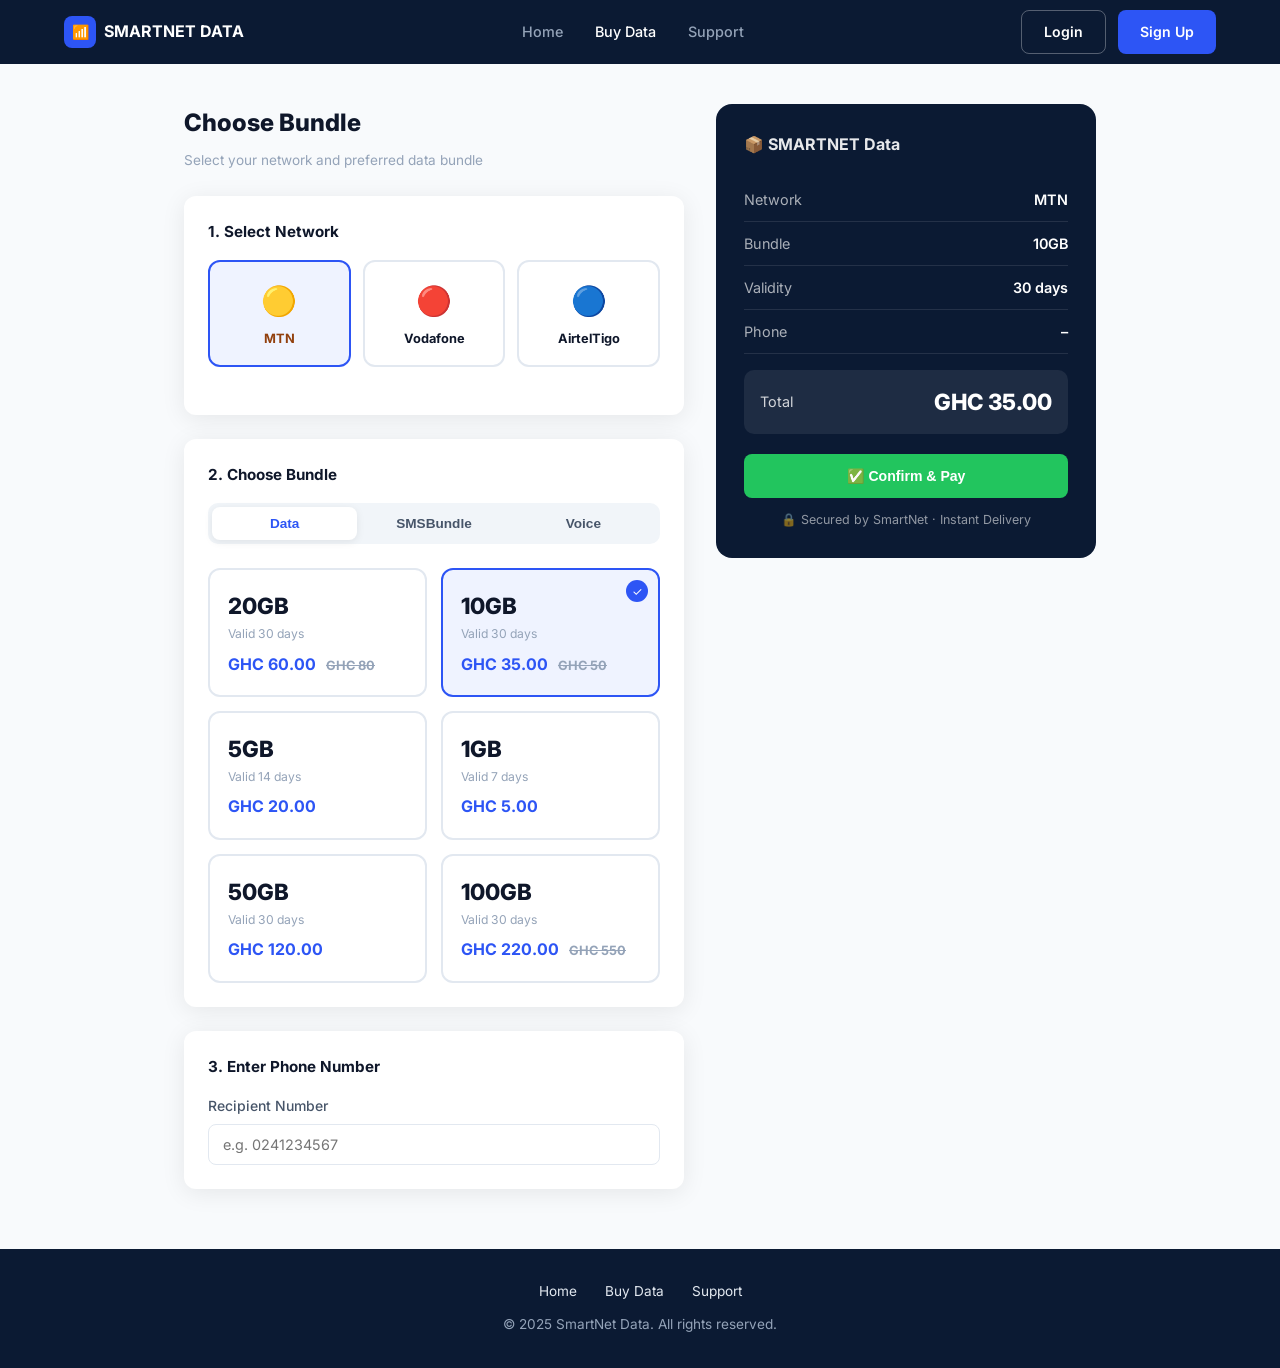
==== buy-data.html @ 136aac4d "Initial commit: SmartNet Data Platform" ====
<!DOCTYPE html>
<html lang="en">
<head>
  <meta charset="UTF-8">
  <meta name="viewport" content="width=device-width, initial-scale=1.0">
  <title>Buy Data Bundle – SmartNet Data</title>
  <meta name="description" content="Choose a network and data bundle to buy instantly.">
  <link rel="stylesheet" href="styles.css">
  <style>
    .page-wrap { max-width: 960px; margin: 40px auto; padding: 0 24px; display: grid; grid-template-columns: 1fr 380px; gap: 32px; align-items: start; }

    /* Network selector */
    .network-selector { display: flex; gap: 12px; margin-bottom: 24px; flex-wrap: wrap; }
    .net-card {
      flex: 1;
      min-width: 100px;
      border: 2px solid var(--gray-200);
      border-radius: 12px;
      padding: 16px;
      text-align: center;
      cursor: pointer;
      transition: all 0.2s;
      background: var(--white);
    }
    .net-card:hover { border-color: var(--blue-light); }
    .net-card.active { border-color: var(--blue-light); background: #eff3ff; }
    .net-card .net-logo { font-size: 1.8rem; display: block; margin-bottom: 4px; }
    .net-card .net-name { font-size: 0.8rem; font-weight: 700; }
    .net-card.mtn.active .net-name { color: #92400e; }
    .net-card.vodafone.active .net-name { color: #991b1b; }
    .net-card.airteltigo.active .net-name { color: var(--blue); }

    /* Bundle grid */
    .bundle-grid { display: grid; grid-template-columns: 1fr 1fr; gap: 14px; }
    .b-card {
      border: 2px solid var(--gray-200);
      border-radius: 12px;
      padding: 18px;
      cursor: pointer;
      transition: all 0.2s;
      background: var(--white);
      position: relative;
    }
    .b-card:hover, .b-card.selected { border-color: var(--blue-light); background: #eff3ff; }
    .b-card.selected::after {
      content: '✓';
      position: absolute;
      top: 10px; right: 10px;
      width: 22px; height: 22px;
      background: var(--blue-light);
      color: white;
      border-radius: 50%;
      font-size: 0.75rem;
      display: flex;
      align-items: center;
      justify-content: center;
    }
    .b-card .size { font-size: 1.4rem; font-weight: 800; color: var(--text); }
    .b-card .validity { font-size: 0.76rem; color: var(--gray-400); }
    .b-card .price { font-size: 1rem; font-weight: 700; color: var(--blue-light); margin-top: 8px; }
    .b-card .orig { text-decoration: line-through; color: var(--gray-400); font-size: 0.8rem; margin-left: 6px; }

    /* Summary Card */
    .summary-card { background: var(--navy); color: var(--white); border-radius: 16px; padding: 28px; position: sticky; top: 84px; }
    .summary-card h3 { font-size: 1rem; font-weight: 700; margin-bottom: 20px; opacity: 0.9; }
    .sum-row { display: flex; justify-content: space-between; align-items: center; padding: 10px 0; border-bottom: 1px solid rgba(255,255,255,0.1); font-size: 0.9rem; }
    .sum-row:last-of-type { border-bottom: none; }
    .sum-label { opacity: 0.65; }
    .sum-val { font-weight: 600; }
    .total-row { background: rgba(255,255,255,0.08); border-radius: 10px; padding: 14px 16px; display: flex; justify-content: space-between; align-items: center; margin-top: 16px; }
    .total-row .label { opacity: 0.8; font-size: 0.9rem; }
    .total-row .amount { font-size: 1.4rem; font-weight: 800; }
  </style>
</head>
<body>

<!-- NAV -->
<nav>
  <a href="index.html" class="logo">
    <span class="logo-icon">📶</span>
    <span>SMARTNET DATA</span>
  </a>
  <ul>
    <li><a href="index.html">Home</a></li>
    <li><a href="buy-data.html" class="active">Buy Data</a></li>
    <li><a href="#">Support</a></li>
  </ul>
  <div class="nav-right">
    <a href="login.html" class="btn btn-outline">Login</a>
    <a href="login.html#signup" class="btn btn-primary">Sign Up</a>
  </div>
</nav>

<div class="page-wrap">
  <!-- LEFT: SELECTION -->
  <div>
    <h2 style="font-size:1.5rem; font-weight:800; margin-bottom:8px;">Choose Bundle</h2>
    <p class="color-muted fs-sm mb-24">Select your network and preferred data bundle</p>

    <!-- Step 1: Network -->
    <div class="card mb-24">
      <h3 style="font-size:0.95rem; font-weight:700; margin-bottom:16px;">1. Select Network</h3>
      <div class="network-selector">
        <div class="net-card mtn active" onclick="selectNet(this)">
          <span class="net-logo">🟡</span>
          <div class="net-name">MTN</div>
        </div>
        <div class="net-card vodafone" onclick="selectNet(this)">
          <span class="net-logo">🔴</span>
          <div class="net-name">Vodafone</div>
        </div>
        <div class="net-card airteltigo" onclick="selectNet(this)">
          <span class="net-logo">🔵</span>
          <div class="net-name">AirtelTigo</div>
        </div>
      </div>
    </div>

    <!-- Step 2: Bundle -->
    <div class="card mb-24">
      <h3 style="font-size:0.95rem; font-weight:700; margin-bottom:16px;">2. Choose Bundle</h3>
      <div class="tabs">
        <button class="tab-btn active" onclick="switchTab(this)">Data</button>
        <button class="tab-btn" onclick="switchTab(this)">SMSBundle</button>
        <button class="tab-btn" onclick="switchTab(this)">Voice</button>
      </div>
      <div class="bundle-grid">
        <div class="b-card" onclick="selectBundle(this, '20GB', 60)">
          <div class="size">20GB</div>
          <div class="validity">Valid 30 days</div>
          <div class="price">GHC 60.00 <span class="orig">GHC 80</span></div>
        </div>
        <div class="b-card selected" onclick="selectBundle(this, '10GB', 35)">
          <div class="size">10GB</div>
          <div class="validity">Valid 30 days</div>
          <div class="price">GHC 35.00 <span class="orig">GHC 50</span></div>
        </div>
        <div class="b-card" onclick="selectBundle(this, '5GB', 20)">
          <div class="size">5GB</div>
          <div class="validity">Valid 14 days</div>
          <div class="price">GHC 20.00</div>
        </div>
        <div class="b-card" onclick="selectBundle(this, '1GB', 5)">
          <div class="size">1GB</div>
          <div class="validity">Valid 7 days</div>
          <div class="price">GHC 5.00</div>
        </div>
        <div class="b-card" onclick="selectBundle(this, '50GB', 120)">
          <div class="size">50GB</div>
          <div class="validity">Valid 30 days</div>
          <div class="price">GHC 120.00</div>
        </div>
        <div class="b-card" onclick="selectBundle(this, '100GB', 220)">
          <div class="size">100GB</div>
          <div class="validity">Valid 30 days</div>
          <div class="price">GHC 220.00 <span class="orig">GHC 550</span></div>
        </div>
      </div>
    </div>

    <!-- Step 3: Phone -->
    <div class="card">
      <h3 style="font-size:0.95rem; font-weight:700; margin-bottom:16px;">3. Enter Phone Number</h3>
      <div class="form-group" style="margin-bottom:0;">
        <label>Recipient Number</label>
        <input type="tel" class="form-control" placeholder="e.g. 0241234567" id="phoneInput">
      </div>
    </div>
  </div>

  <!-- RIGHT: SUMMARY -->
  <div class="summary-card">
    <h3>📦 SMARTNET Data</h3>
    <div class="sum-row">
      <span class="sum-label">Network</span>
      <span class="sum-val" id="sumNetwork">MTN</span>
    </div>
    <div class="sum-row">
      <span class="sum-label">Bundle</span>
      <span class="sum-val" id="sumBundle">10GB</span>
    </div>
    <div class="sum-row">
      <span class="sum-label">Validity</span>
      <span class="sum-val">30 days</span>
    </div>
    <div class="sum-row">
      <span class="sum-label">Phone</span>
      <span class="sum-val" id="sumPhone">–</span>
    </div>
    <div class="total-row">
      <span class="label">Total</span>
      <span class="amount">GHC <span id="sumPrice">35.00</span></span>
    </div>
    <button class="btn btn-green btn-full" style="margin-top:20px; padding:14px;" onclick="buyNow()">
      ✅ Confirm &amp; Pay
    </button>
    <p style="text-align:center; font-size:0.78rem; opacity:0.55; margin-top:12px;">🔒 Secured by SmartNet · Instant Delivery</p>
  </div>
</div>

<!-- FOOTER -->
<footer>
  <div class="footer-links">
    <a href="index.html">Home</a>
    <a href="buy-data.html">Buy Data</a>
    <a href="#">Support</a>
  </div>
  <p>© 2025 SmartNet Data. All rights reserved.</p>
</footer>

<script>
  let selectedPrice = 35;

  function selectNet(el) {
    document.querySelectorAll('.net-card').forEach(c => c.classList.remove('active'));
    el.classList.add('active');
    document.getElementById('sumNetwork').textContent = el.querySelector('.net-name').textContent;
  }

  function selectBundle(el, name, price) {
    document.querySelectorAll('.b-card').forEach(c => c.classList.remove('selected'));
    el.classList.add('selected');
    selectedPrice = price;
    document.getElementById('sumBundle').textContent = name;
    document.getElementById('sumPrice').textContent = price.toFixed(2);
  }

  function switchTab(el) {
    document.querySelectorAll('.tab-btn').forEach(b => b.classList.remove('active'));
    el.classList.add('active');
  }

  document.getElementById('phoneInput').addEventListener('input', function() {
    document.getElementById('sumPhone').textContent = this.value || '–';
  });

  function buyNow() {
    window.location.href = 'dashboard.html';
  }
</script>
</body>
</html>
---- styles.css ----
@import url('https://fonts.googleapis.com/css2?family=Inter:wght@300;400;500;600;700;800&display=swap');

*, *::before, *::after { box-sizing: border-box; margin: 0; padding: 0; }

:root {
  --navy: #0b1a33;
  --blue: #1a3cce;
  --blue-light: #2d55f5;
  --green: #22c55e;
  --green-dark: #16a34a;
  --white: #ffffff;
  --gray-50: #f8fafc;
  --gray-100: #f1f5f9;
  --gray-200: #e2e8f0;
  --gray-400: #94a3b8;
  --gray-600: #475569;
  --gray-800: #1e293b;
  --text: #0f172a;
  --radius: 12px;
  --shadow: 0 4px 24px rgba(0,0,0,0.08);
  --shadow-lg: 0 8px 40px rgba(0,0,0,0.14);
}

body {
  font-family: 'Inter', sans-serif;
  color: var(--text);
  background: var(--gray-50);
  line-height: 1.6;
}

/* ── NAV ── */
nav {
  background: var(--navy);
  padding: 0 5%;
  display: flex;
  align-items: center;
  justify-content: space-between;
  height: 64px;
  position: sticky;
  top: 0;
  z-index: 100;
}
.logo {
  display: flex;
  align-items: center;
  gap: 8px;
  color: var(--white);
  font-weight: 700;
  font-size: 1rem;
  text-decoration: none;
}
.logo-icon {
  width: 32px;
  height: 32px;
  background: var(--blue-light);
  border-radius: 8px;
  display: flex;
  align-items: center;
  justify-content: center;
  font-size: 14px;
}
nav ul {
  list-style: none;
  display: flex;
  gap: 32px;
}
nav ul a {
  color: var(--gray-400);
  text-decoration: none;
  font-size: 0.9rem;
  font-weight: 500;
  transition: color 0.2s;
}
nav ul a:hover, nav ul a.active { color: var(--white); }
.nav-right { display: flex; gap: 12px; }
.btn {
  display: inline-flex;
  align-items: center;
  justify-content: center;
  gap: 8px;
  padding: 10px 22px;
  border-radius: 8px;
  font-weight: 600;
  font-size: 0.88rem;
  cursor: pointer;
  border: none;
  text-decoration: none;
  transition: all 0.2s;
}
.btn-primary { background: var(--blue-light); color: var(--white); }
.btn-primary:hover { background: var(--blue); transform: translateY(-1px); box-shadow: 0 4px 16px rgba(45,85,245,0.4); }
.btn-outline { background: transparent; color: var(--white); border: 1.5px solid rgba(255,255,255,0.3); }
.btn-outline:hover { border-color: var(--white); background: rgba(255,255,255,0.08); }
.btn-green { background: var(--green); color: var(--white); }
.btn-green:hover { background: var(--green-dark); transform: translateY(-1px); }
.btn-lg { padding: 14px 32px; font-size: 1rem; border-radius: 10px; }
.btn-full { width: 100%; }

/* ── CARDS ── */
.card {
  background: var(--white);
  border-radius: var(--radius);
  box-shadow: var(--shadow);
  padding: 24px;
}

/* ── BADGE ── */
.badge {
  display: inline-flex;
  align-items: center;
  padding: 4px 12px;
  border-radius: 99px;
  font-size: 0.75rem;
  font-weight: 600;
}
.badge-green { background: #dcfce7; color: var(--green-dark); }
.badge-blue { background: #dbeafe; color: var(--blue); }
.badge-red { background: #fee2e2; color: #dc2626; }

/* ── FORM ── */
.form-group { margin-bottom: 18px; }
.form-group label { display: block; font-size: 0.875rem; font-weight: 500; color: var(--gray-600); margin-bottom: 6px; }
.form-control {
  width: 100%;
  padding: 11px 14px;
  border: 1.5px solid var(--gray-200);
  border-radius: 8px;
  font-size: 0.9rem;
  font-family: inherit;
  outline: none;
  transition: border-color 0.2s;
  background: var(--white);
}
.form-control:focus { border-color: var(--blue-light); }
select.form-control { appearance: none; background-image: url("data:image/svg+xml,%3Csvg xmlns='http://www.w3.org/2000/svg' width='12' height='12' fill='%2394a3b8' viewBox='0 0 16 16'%3E%3Cpath d='M7.247 11.14 2.451 5.658C1.885 5.013 2.345 4 3.204 4h9.592a1 1 0 0 1 .753 1.659l-4.796 5.48a1 1 0 0 1-1.506 0z'/%3E%3C/svg%3E"); background-repeat: no-repeat; background-position: right 14px center; }

/* ── FOOTER ── */
footer {
  background: var(--navy);
  color: var(--gray-400);
  padding: 32px 5%;
  text-align: center;
  font-size: 0.85rem;
  margin-top: 60px;
}
footer a { color: var(--gray-200); text-decoration: none; margin: 0 12px; }
footer .footer-links { margin-bottom: 12px; }

/* ── NETWORK CHIPS ── */
.network-chip {
  display: flex;
  align-items: center;
  gap: 8px;
  padding: 8px 16px;
  border-radius: 99px;
  border: 2px solid var(--gray-200);
  font-weight: 600;
  font-size: 0.85rem;
  cursor: pointer;
  transition: all 0.2s;
  background: var(--white);
}
.network-chip:hover, .network-chip.active { border-color: var(--blue-light); background: #eff3ff; color: var(--blue); }
.network-dot { width: 10px; height: 10px; border-radius: 50%; }

/* ── UTILITY ── */
.container { max-width: 1100px; margin: 0 auto; padding: 0 24px; }
.section { padding: 60px 0; }
.text-center { text-align: center; }
.text-blue { color: var(--blue-light); }
.flex { display: flex; }
.items-center { align-items: center; }
.gap-8 { gap: 8px; }
.gap-12 { gap: 12px; }
.gap-16 { gap: 16px; }
.gap-24 { gap: 24px; }
.grid-2 { display: grid; grid-template-columns: 1fr 1fr; gap: 24px; }
.grid-3 { display: grid; grid-template-columns: repeat(3, 1fr); gap: 24px; }
.grid-4 { display: grid; grid-template-columns: repeat(4, 1fr); gap: 16px; }
.mb-8 { margin-bottom: 8px; }
.mb-16 { margin-bottom: 16px; }
.mb-24 { margin-bottom: 24px; }
.mb-32 { margin-bottom: 32px; }
.fw-700 { font-weight: 700; }
.fw-600 { font-weight: 600; }
.fs-sm { font-size: 0.85rem; }
.color-muted { color: var(--gray-400); }

/* ── TABS ── */
.tabs { display: flex; gap: 4px; background: var(--gray-100); border-radius: 10px; padding: 4px; margin-bottom: 24px; }
.tab-btn { flex: 1; padding: 9px; border: none; border-radius: 8px; font-weight: 600; font-size: 0.85rem; cursor: pointer; background: transparent; color: var(--gray-600); transition: all 0.2s; }
.tab-btn.active { background: var(--white); color: var(--blue-light); box-shadow: 0 2px 8px rgba(0,0,0,0.08); }

/* Divider */
.divider { height: 1px; background: var(--gray-200); margin: 24px 0; }

/* Responsive */
@media (max-width: 768px) {
  .grid-2, .grid-3, .grid-4 { grid-template-columns: 1fr; }
  nav ul { display: none; }
}
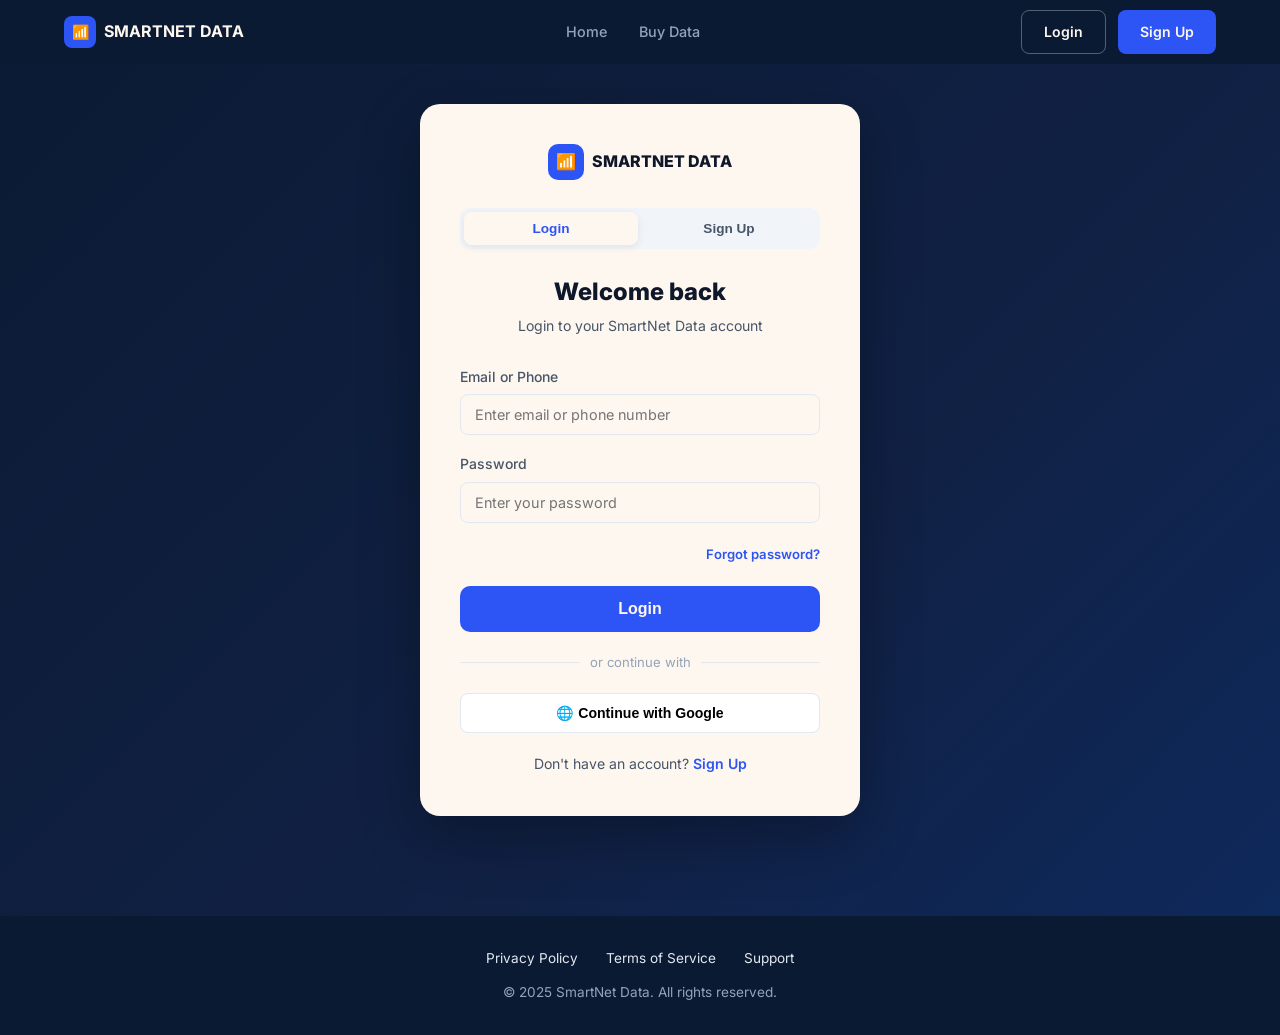
==== commit 4f64cc56: "Implement login gate and update site color to #fef7ef" ====
--- a/buy-data.html
+++ b/buy-data.html
@@ -6,6 +6,7 @@
   <title>Buy Data Bundle – SmartNet Data</title>
   <meta name="description" content="Choose a network and data bundle to buy instantly.">
   <link rel="stylesheet" href="styles.css">
+  <script src="auth.js"></script>
   <style>
     .page-wrap { max-width: 960px; margin: 40px auto; padding: 0 24px; display: grid; grid-template-columns: 1fr 380px; gap: 32px; align-items: start; }
 
--- a/styles.css
+++ b/styles.css
@@ -8,8 +8,8 @@
   --blue-light: #2d55f5;
   --green: #22c55e;
   --green-dark: #16a34a;
-  --white: #ffffff;
-  --gray-50: #f8fafc;
+  --white: #fef7ef;
+  --gray-50: #fef7ef;
   --gray-100: #f1f5f9;
   --gray-200: #e2e8f0;
   --gray-400: #94a3b8;
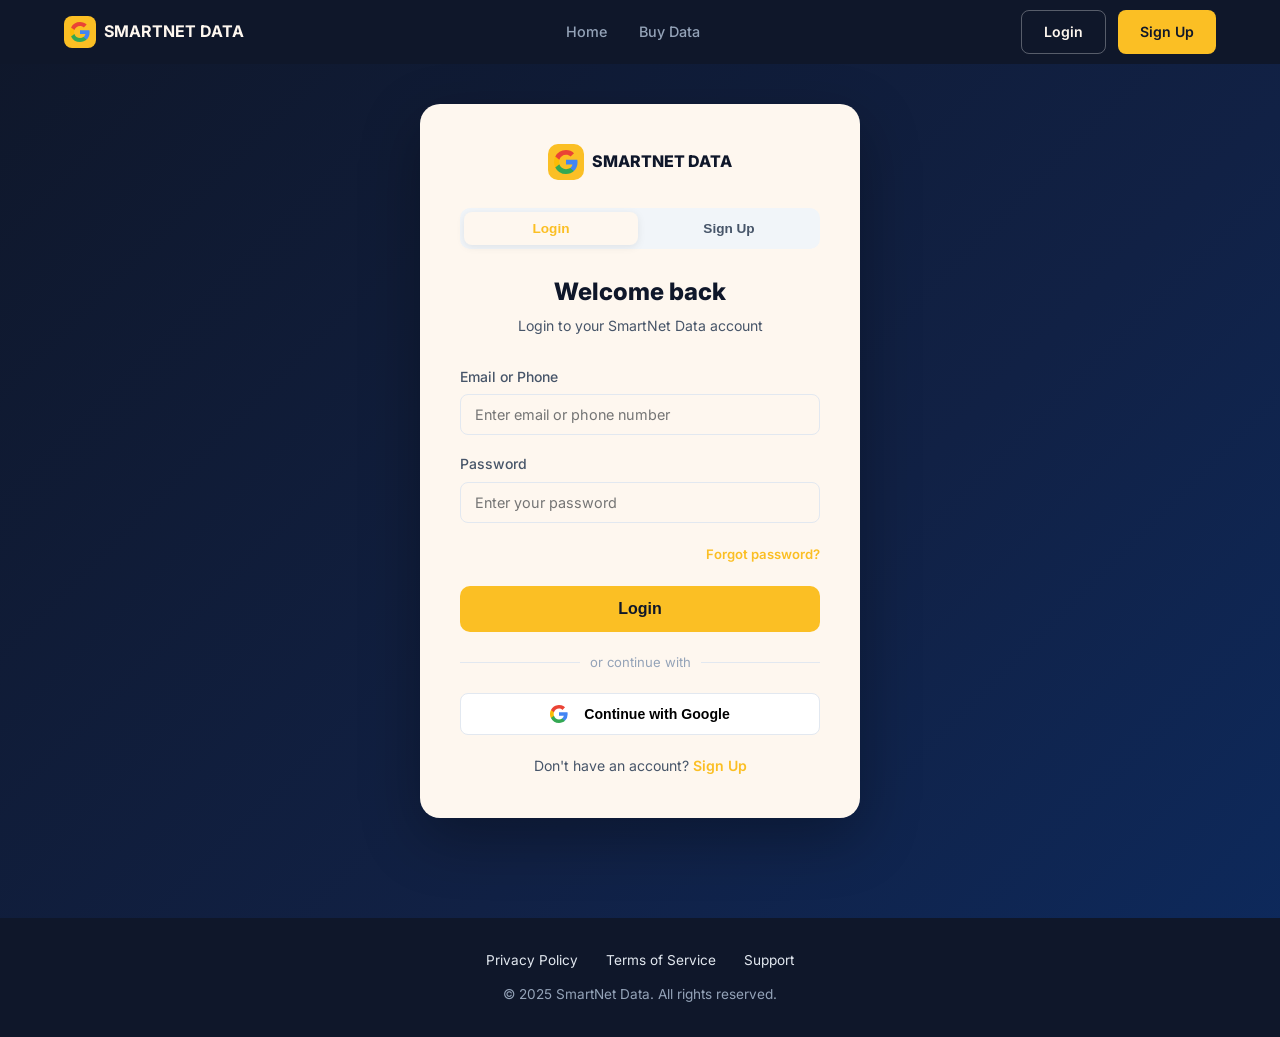
==== commit 8b9971f3: "Change all website brand icons to the Google logo" ====
--- a/buy-data.html
+++ b/buy-data.html
@@ -78,7 +78,14 @@
 <!-- NAV -->
 <nav>
   <a href="index.html" class="logo">
-    <span class="logo-icon">📶</span>
+    <div class="logo-icon">
+      <svg width="20" height="20" viewBox="0 0 18 18">
+        <path d="M17.64 9.2c0-.637-.057-1.251-.164-1.84H9v3.481h4.844c-.209 1.125-.843 2.078-1.796 2.717v2.258h2.908c1.702-1.567 2.684-3.874 2.684-6.615z" fill="#4285f4"/>
+        <path d="M9 18c2.43 0 4.467-.806 5.956-2.184l-2.908-2.259c-.806.54-1.837.86-3.048.86-2.344 0-4.328-1.584-5.036-3.711H.957v2.332A8.997 8.997 0 009 18z" fill="#34a853"/>
+        <path d="M3.964 10.706A5.41 5.41 0 013.682 9c0-.593.102-1.17.282-1.706V4.962H.957A8.996 8.996 0 000 9c0 1.452.348 2.827.957 4.038l3.007-2.332z" fill="#fbbc05"/>
+        <path d="M9 3.58c1.321 0 2.508.454 3.44 1.345l2.582-2.58C13.463.891 11.426 0 9 0A8.997 8.997 0 00.957 4.962l3.007 2.332C4.672 5.164 6.656 3.58 9 3.58z" fill="#ea4335"/>
+      </svg>
+    </div>
     <span>SMARTNET DATA</span>
   </a>
   <ul>
--- a/styles.css
+++ b/styles.css
@@ -3,9 +3,9 @@
 *, *::before, *::after { box-sizing: border-box; margin: 0; padding: 0; }
 
 :root {
-  --navy: #0b1a33;
-  --blue: #1a3cce;
-  --blue-light: #2d55f5;
+  --navy: #0f172a;
+  --blue: #2563eb;
+  --blue-light: #fbbf24;
   --green: #22c55e;
   --green-dark: #16a34a;
   --white: #fef7ef;
@@ -87,8 +87,8 @@
   text-decoration: none;
   transition: all 0.2s;
 }
-.btn-primary { background: var(--blue-light); color: var(--white); }
-.btn-primary:hover { background: var(--blue); transform: translateY(-1px); box-shadow: 0 4px 16px rgba(45,85,245,0.4); }
+.btn-primary { background: var(--blue-light); color: var(--navy); }
+.btn-primary:hover { background: var(--blue); color: var(--white); transform: translateY(-1px); box-shadow: 0 4px 16px rgba(45,85,245,0.4); }
 .btn-outline { background: transparent; color: var(--white); border: 1.5px solid rgba(255,255,255,0.3); }
 .btn-outline:hover { border-color: var(--white); background: rgba(255,255,255,0.08); }
 .btn-green { background: var(--green); color: var(--white); }
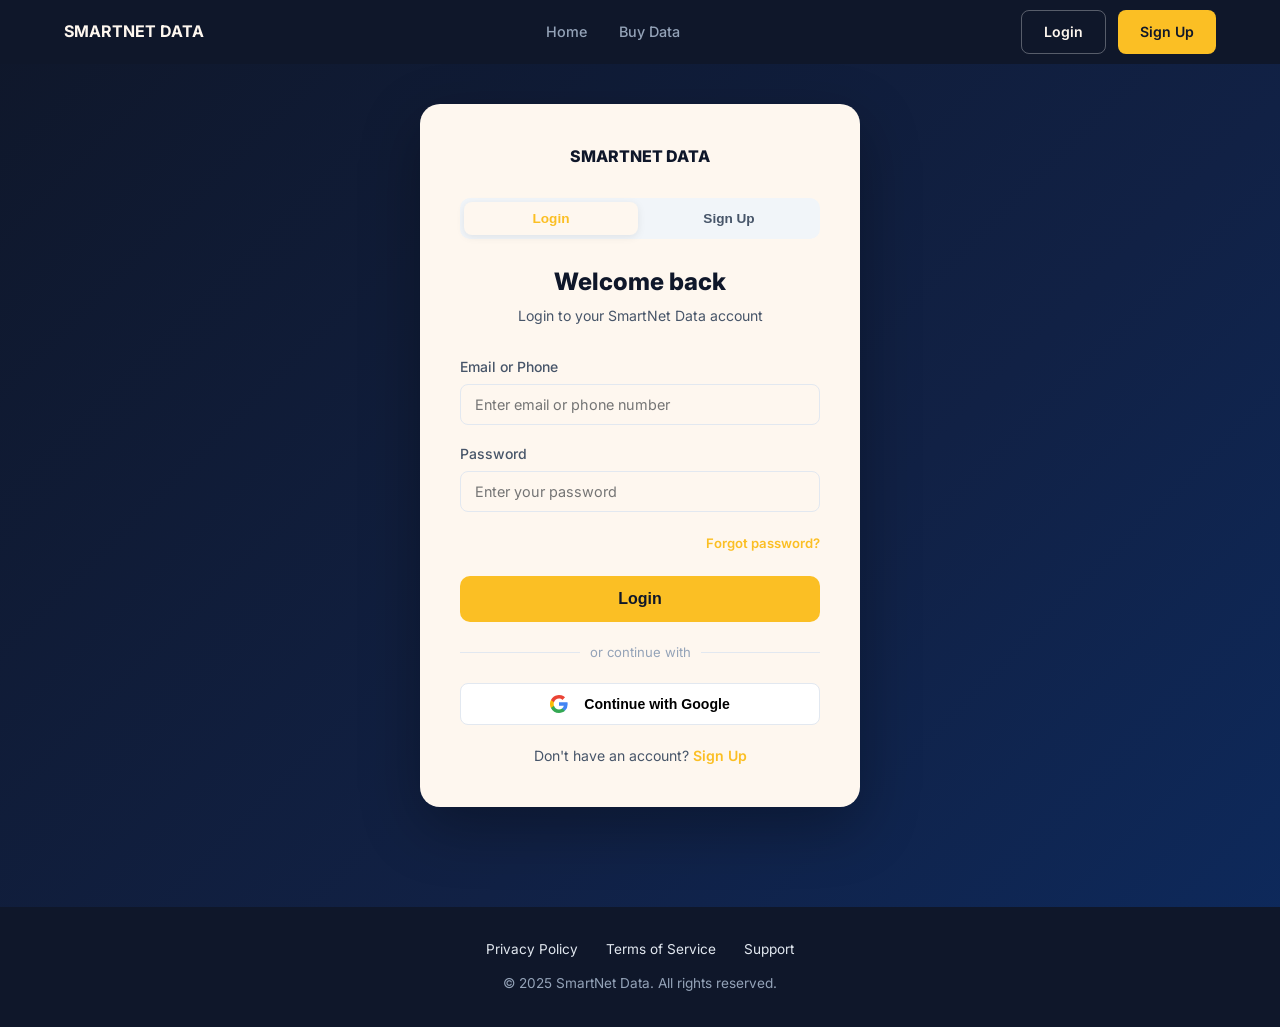
==== commit 042c08c3: "Remove Google branding icons from navbar and auth cards" ====
--- a/buy-data.html
+++ b/buy-data.html
@@ -78,14 +78,6 @@
 <!-- NAV -->
 <nav>
   <a href="index.html" class="logo">
-    <div class="logo-icon">
-      <svg width="20" height="20" viewBox="0 0 18 18">
-        <path d="M17.64 9.2c0-.637-.057-1.251-.164-1.84H9v3.481h4.844c-.209 1.125-.843 2.078-1.796 2.717v2.258h2.908c1.702-1.567 2.684-3.874 2.684-6.615z" fill="#4285f4"/>
-        <path d="M9 18c2.43 0 4.467-.806 5.956-2.184l-2.908-2.259c-.806.54-1.837.86-3.048.86-2.344 0-4.328-1.584-5.036-3.711H.957v2.332A8.997 8.997 0 009 18z" fill="#34a853"/>
-        <path d="M3.964 10.706A5.41 5.41 0 013.682 9c0-.593.102-1.17.282-1.706V4.962H.957A8.996 8.996 0 000 9c0 1.452.348 2.827.957 4.038l3.007-2.332z" fill="#fbbc05"/>
-        <path d="M9 3.58c1.321 0 2.508.454 3.44 1.345l2.582-2.58C13.463.891 11.426 0 9 0A8.997 8.997 0 00.957 4.962l3.007 2.332C4.672 5.164 6.656 3.58 9 3.58z" fill="#ea4335"/>
-      </svg>
-    </div>
     <span>SMARTNET DATA</span>
   </a>
   <ul>
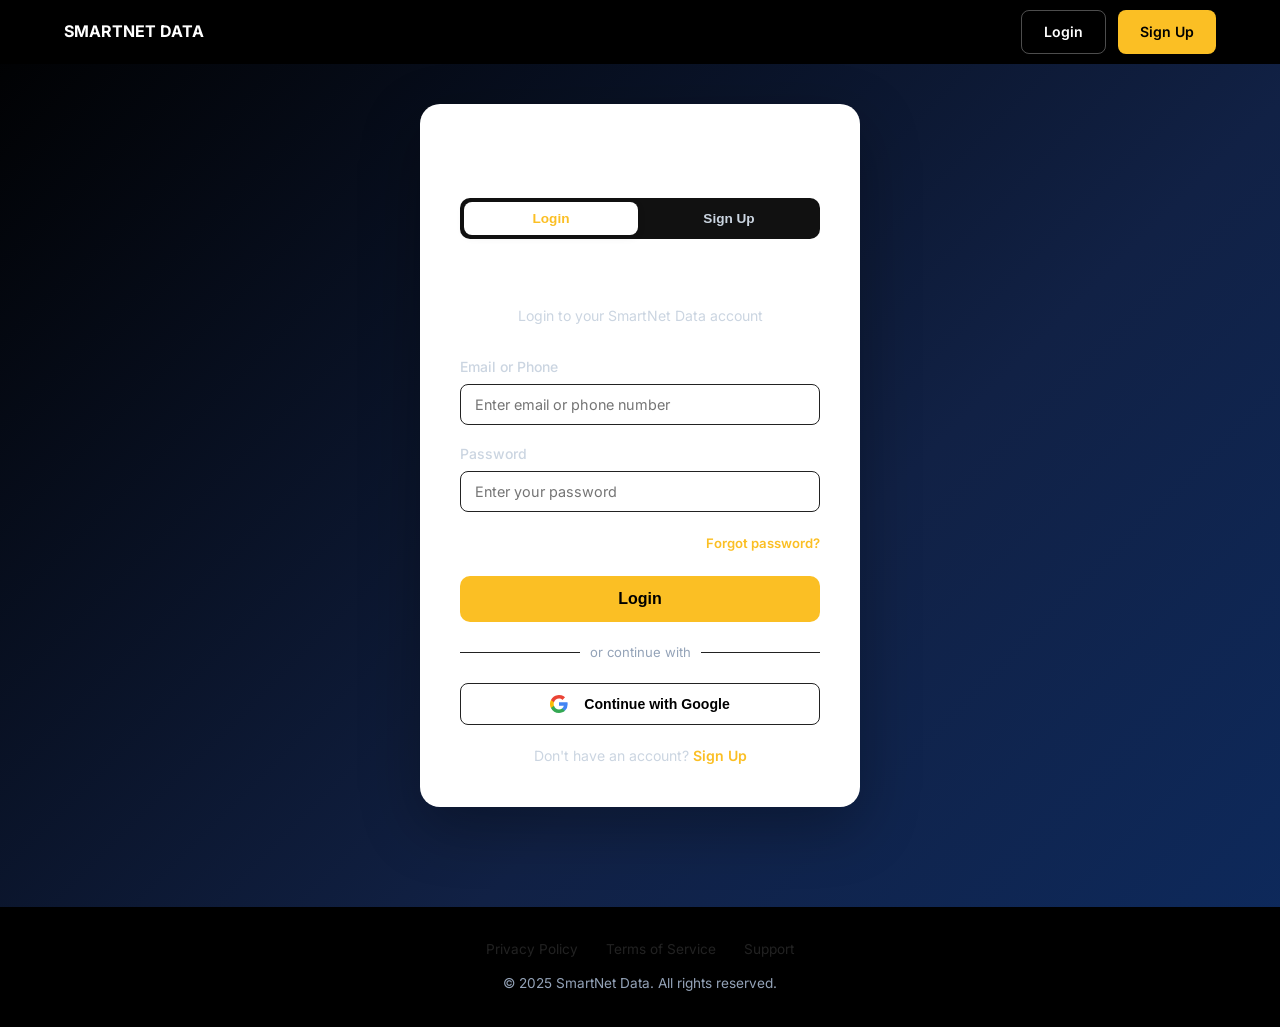
==== commit 2bd5b804: "Optimize UI, add payment checkout flow, and make responsive" ====
--- a/buy-data.html
+++ b/buy-data.html
@@ -8,69 +8,117 @@
   <link rel="stylesheet" href="styles.css">
   <script src="auth.js"></script>
   <style>
-    .page-wrap { max-width: 960px; margin: 40px auto; padding: 0 24px; display: grid; grid-template-columns: 1fr 380px; gap: 32px; align-items: start; }
+    body { background: #0a0a0a; color: #fff; }
+    .page-wrap { max-width: 1080px; margin: 40px auto; padding: 0 24px; display: grid; grid-template-columns: 1fr 360px; gap: 32px; align-items: start; }
 
     /* Network selector */
-    .network-selector { display: flex; gap: 12px; margin-bottom: 24px; flex-wrap: wrap; }
+    .network-selector { display: flex; gap: 10px; margin-bottom: 24px; flex-wrap: wrap; }
     .net-card {
-      flex: 1;
-      min-width: 100px;
-      border: 2px solid var(--gray-200);
-      border-radius: 12px;
-      padding: 16px;
+      display: flex; align-items: center; gap: 10px;
+      padding: 12px 22px;
+      border: 1.5px solid #2a2a2a;
+      border-radius: 99px;
+      cursor: pointer;
+      transition: all 0.22s;
+      background: #1a1a1a;
+      color: #fff;
+      font-size: 0.95rem;
+      font-weight: 700;
+    }
+    .net-card:hover { border-color: #444; background: #222; }
+    .net-card.active { border-color: #fbbf24; background: #222; }
+    .net-card.active .net-name { color: #fbbf24; }
+    .net-dot { width: 14px; height: 14px; border-radius: 50%; flex-shrink: 0; }
+    .net-card .net-name { font-size: 0.92rem; font-weight: 700; color: #fff; }
+
+    /* Warning banner */
+    .warn-banner {
+      border-radius: 14px; padding: 18px 20px;
+      margin-bottom: 20px; display: flex; gap: 14px; align-items: flex-start;
+      border: 1.5px solid rgba(251,191,36,0.35);
+      background: rgba(251,191,36,0.08);
+    }
+    .warn-banner.red {
+      border-color: rgba(220,38,38,0.4);
+      background: rgba(180,20,20,0.12);
+    }
+    .warn-banner.blue {
+      border-color: rgba(59,109,250,0.45);
+      background: rgba(30,60,180,0.12);
+    }
+    .warn-icon { font-size: 1.3rem; margin-top: 1px; color: #fbbf24; flex-shrink: 0; }
+    .warn-banner.red .warn-icon { color: #f87171; }
+    .warn-banner.blue .warn-icon { color: #60a5fa; }
+    .warn-title { font-size: 1rem; font-weight: 800; color: #fbbf24; margin-bottom: 5px; }
+    .warn-banner.red .warn-title { color: #f87171; }
+    .warn-banner.blue .warn-title { color: #60a5fa; }
+    .warn-text { font-size: 0.87rem; color: rgba(255,255,255,0.72); line-height: 1.55; }
+    .warn-net { color: #fbbf24; font-weight: 700; }
+    .warn-banner.red .warn-net { color: #f87171; }
+    .warn-banner.blue .warn-net { color: #60a5fa; }
+
+    /* Bundle section */
+    .bundle-section-title { font-size: 0.95rem; font-weight: 700; color: rgba(255,255,255,0.6); text-transform: uppercase; letter-spacing: 0.8px; margin-bottom: 16px; }
+
+    /* Bundle grid – dark style */
+    .bundle-grid {
+      display: grid;
+      grid-template-columns: repeat(4, 1fr);
+      gap: 10px;
+    }
+    .b-card {
+      border: 1.5px solid #1e2d50;
+      border-radius: 10px;
+      padding: 18px 10px 16px;
+      cursor: pointer;
+      transition: all 0.22s;
+      background: #0d1117;
+      color: #fff;
       text-align: center;
-      cursor: pointer;
-      transition: all 0.2s;
-      background: var(--white);
-    }
-    .net-card:hover { border-color: var(--blue-light); }
-    .net-card.active { border-color: var(--blue-light); background: #eff3ff; }
-    .net-card .net-logo { font-size: 1.8rem; display: block; margin-bottom: 4px; }
-    .net-card .net-name { font-size: 0.8rem; font-weight: 700; }
-    .net-card.mtn.active .net-name { color: #92400e; }
-    .net-card.vodafone.active .net-name { color: #991b1b; }
-    .net-card.airteltigo.active .net-name { color: var(--blue); }
-
-    /* Bundle grid */
-    .bundle-grid { display: grid; grid-template-columns: 1fr 1fr; gap: 14px; }
-    .b-card {
-      border: 2px solid var(--gray-200);
-      border-radius: 12px;
-      padding: 18px;
-      cursor: pointer;
-      transition: all 0.2s;
-      background: var(--white);
       position: relative;
     }
-    .b-card:hover, .b-card.selected { border-color: var(--blue-light); background: #eff3ff; }
-    .b-card.selected::after {
-      content: '✓';
-      position: absolute;
-      top: 10px; right: 10px;
-      width: 22px; height: 22px;
-      background: var(--blue-light);
-      color: white;
-      border-radius: 50%;
-      font-size: 0.75rem;
-      display: flex;
-      align-items: center;
-      justify-content: center;
-    }
-    .b-card .size { font-size: 1.4rem; font-weight: 800; color: var(--text); }
-    .b-card .validity { font-size: 0.76rem; color: var(--gray-400); }
-    .b-card .price { font-size: 1rem; font-weight: 700; color: var(--blue-light); margin-top: 8px; }
-    .b-card .orig { text-decoration: line-through; color: var(--gray-400); font-size: 0.8rem; margin-left: 6px; }
+    .b-card:hover { border-color: #3b6dfa; background: #111827; }
+    .b-card.selected { border: 2px solid #fbbf24; background: #111827; }
+    .b-card .size { font-size: 1.25rem; font-weight: 900; color: #fff; margin-bottom: 6px; letter-spacing: 0.3px; }
+    .b-card .price { font-size: 0.82rem; font-weight: 600; color: rgba(255,255,255,0.5); }
+    .b-card.selected .size { color: #fff; }
+    .b-card.selected .price { color: rgba(255,255,255,0.6); }
+
+    /* Phone input section */
+    .phone-section { background: #0d1117; border: 1.5px solid #1e2d50; border-radius: 14px; padding: 22px; margin-top: 20px; }
+    .phone-section label { font-size: 0.9rem; font-weight: 800; color: #fff; display: block; margin-bottom: 12px; }
+    .phone-section input { background: #111827; border: 1.5px solid #1e2d50; border-radius: 10px; padding: 14px 16px; color: #fff; font-size: 1rem; width: 100%; outline: none; box-sizing: border-box; }
+    .phone-section input:focus { border-color: #fbbf24; }
+    .phone-section input::placeholder { color: rgba(255,255,255,0.22); font-size: 0.95rem; }
 
     /* Summary Card */
-    .summary-card { background: var(--navy); color: var(--white); border-radius: 16px; padding: 28px; position: sticky; top: 84px; }
-    .summary-card h3 { font-size: 1rem; font-weight: 700; margin-bottom: 20px; opacity: 0.9; }
-    .sum-row { display: flex; justify-content: space-between; align-items: center; padding: 10px 0; border-bottom: 1px solid rgba(255,255,255,0.1); font-size: 0.9rem; }
+    .summary-card { background: #141414; border: 1.5px solid #1e1e1e; color: #fff; border-radius: 18px; padding: 28px; position: sticky; top: 84px; }
+    .summary-card h3 { font-size: 1.15rem; font-weight: 800; margin-bottom: 24px; color: #fbbf24; display: flex; align-items: center; gap: 8px; }
+    .sum-row { display: flex; justify-content: space-between; align-items: center; padding: 14px 0; border-bottom: 1px solid rgba(255,255,255,0.05); font-size: 0.95rem; }
     .sum-row:last-of-type { border-bottom: none; }
-    .sum-label { opacity: 0.65; }
-    .sum-val { font-weight: 600; }
-    .total-row { background: rgba(255,255,255,0.08); border-radius: 10px; padding: 14px 16px; display: flex; justify-content: space-between; align-items: center; margin-top: 16px; }
-    .total-row .label { opacity: 0.8; font-size: 0.9rem; }
-    .total-row .amount { font-size: 1.4rem; font-weight: 800; }
+    .sum-label { color: rgba(255,255,255,0.45); }
+    .sum-val { font-weight: 800; color: #fff; }
+    .total-row { background: rgba(251,191,36,0.06); border: 1px solid rgba(251,191,36,0.15); border-radius: 12px; padding: 18px 20px; display: flex; justify-content: space-between; align-items: center; margin-top: 20px; }
+    .total-row .label { color: rgba(255,255,255,0.5); font-size: 0.95rem; }
+    .total-row .amount { font-size: 1.65rem; font-weight: 900; color: #fbbf24; }
+    .btn-pay { width: 100%; margin-top: 24px; padding: 16px; background: #fbbf24; color: #000; font-weight: 900; font-size: 1.05rem; border: none; border-radius: 12px; cursor: pointer; transition: all 0.2s; display: flex; justify-content: center; align-items: center; gap: 8px; }
+    .btn-pay:hover { background: #f59e0b; transform: translateY(-1px); }
+    .secure-note { text-align: center; font-size: 0.8rem; color: rgba(255,255,255,0.3); margin-top: 16px; display: flex; justify-content: center; align-items: center; gap: 6px; }
+
+    .section-card { background: #0d1117; border: 1.5px solid #1e2d50; border-radius: 16px; padding: 24px; margin-bottom: 20px; }
+    .section-label { font-size: 1rem; font-weight: 900; margin-bottom: 18px; color: #fff; }
+
+    /* Mobile Responsive Hooks */
+    @media (max-width: 900px) {
+      .page-wrap { grid-template-columns: 1fr; margin: 24px auto; }
+      .summary-card { position: relative; top: 0; }
+      .bundle-grid { grid-template-columns: repeat(3, 1fr); }
+    }
+    @media (max-width: 600px) {
+      .bundle-grid { grid-template-columns: repeat(2, 1fr); }
+      .net-card { flex-grow: 1; justify-content: center; }
+      .phone-section, .section-card, .summary-card { padding: 18px; }
+    }
   </style>
 </head>
 <body>
@@ -80,11 +128,6 @@
   <a href="index.html" class="logo">
     <span>SMARTNET DATA</span>
   </a>
-  <ul>
-    <li><a href="index.html">Home</a></li>
-    <li><a href="buy-data.html" class="active">Buy Data</a></li>
-    <li><a href="#">Support</a></li>
-  </ul>
   <div class="nav-right">
     <a href="login.html" class="btn btn-outline">Login</a>
     <a href="login.html#signup" class="btn btn-primary">Sign Up</a>
@@ -94,94 +137,59 @@
 <div class="page-wrap">
   <!-- LEFT: SELECTION -->
   <div>
-    <h2 style="font-size:1.5rem; font-weight:800; margin-bottom:8px;">Choose Bundle</h2>
-    <p class="color-muted fs-sm mb-24">Select your network and preferred data bundle</p>
-
     <!-- Step 1: Network -->
-    <div class="card mb-24">
-      <h3 style="font-size:0.95rem; font-weight:700; margin-bottom:16px;">1. Select Network</h3>
+    <div class="section-card">
+      <div class="section-label">1. Select Network</div>
       <div class="network-selector">
-        <div class="net-card mtn active" onclick="selectNet(this)">
-          <span class="net-logo">🟡</span>
-          <div class="net-name">MTN</div>
+        <div class="net-card mtn active" onclick="selectNet(this,'MTN')">
+          <span class="net-dot" style="background:#FFCC00;"></span>
+          <span class="net-name">MTN</span>
         </div>
-        <div class="net-card vodafone" onclick="selectNet(this)">
-          <span class="net-logo">🔴</span>
-          <div class="net-name">Vodafone</div>
+        <div class="net-card telecel" onclick="selectNet(this,'Telecel')">
+          <span class="net-dot" style="background:#CC0000;"></span>
+          <span class="net-name">Telecel</span>
         </div>
-        <div class="net-card airteltigo" onclick="selectNet(this)">
-          <span class="net-logo">🔵</span>
-          <div class="net-name">AirtelTigo</div>
+        <div class="net-card airteltigo" onclick="selectNet(this,'AirtelTigo')">
+          <span class="net-dot" style="background:#1a5dcc;"></span>
+          <span class="net-name">AirtelTigo</span>
         </div>
       </div>
     </div>
 
-    <!-- Step 2: Bundle -->
-    <div class="card mb-24">
-      <h3 style="font-size:0.95rem; font-weight:700; margin-bottom:16px;">2. Choose Bundle</h3>
-      <div class="tabs">
-        <button class="tab-btn active" onclick="switchTab(this)">Data</button>
-        <button class="tab-btn" onclick="switchTab(this)">SMSBundle</button>
-        <button class="tab-btn" onclick="switchTab(this)">Voice</button>
-      </div>
-      <div class="bundle-grid">
-        <div class="b-card" onclick="selectBundle(this, '20GB', 60)">
-          <div class="size">20GB</div>
-          <div class="validity">Valid 30 days</div>
-          <div class="price">GHC 60.00 <span class="orig">GHC 80</span></div>
-        </div>
-        <div class="b-card selected" onclick="selectBundle(this, '10GB', 35)">
-          <div class="size">10GB</div>
-          <div class="validity">Valid 30 days</div>
-          <div class="price">GHC 35.00 <span class="orig">GHC 50</span></div>
-        </div>
-        <div class="b-card" onclick="selectBundle(this, '5GB', 20)">
-          <div class="size">5GB</div>
-          <div class="validity">Valid 14 days</div>
-          <div class="price">GHC 20.00</div>
-        </div>
-        <div class="b-card" onclick="selectBundle(this, '1GB', 5)">
-          <div class="size">1GB</div>
-          <div class="validity">Valid 7 days</div>
-          <div class="price">GHC 5.00</div>
-        </div>
-        <div class="b-card" onclick="selectBundle(this, '50GB', 120)">
-          <div class="size">50GB</div>
-          <div class="validity">Valid 30 days</div>
-          <div class="price">GHC 120.00</div>
-        </div>
-        <div class="b-card" onclick="selectBundle(this, '100GB', 220)">
-          <div class="size">100GB</div>
-          <div class="validity">Valid 30 days</div>
-          <div class="price">GHC 220.00 <span class="orig">GHC 550</span></div>
+    <!-- Warning Banner -->
+    <div class="warn-banner" id="warnBanner">
+      <div class="warn-icon">⚠️</div>
+      <div>
+        <div class="warn-title">Important Heads Up!</div>
+        <div class="warn-text" id="warnText">
+    Before requesting, please ensure the beneficiary number is a valid <span class="warn-net" id="warnNetwork">MTN</span> number. We cannot reverse transactions sent to the wrong network or number.
         </div>
       </div>
     </div>
 
+    <!-- Step 2: Bundle -->
+    <div class="section-card">
+      <div class="section-label">Select Bundle Size</div>
+      <div class="bundle-grid" id="bundleGrid"></div>
+    </div>
+
     <!-- Step 3: Phone -->
-    <div class="card">
-      <h3 style="font-size:0.95rem; font-weight:700; margin-bottom:16px;">3. Enter Phone Number</h3>
-      <div class="form-group" style="margin-bottom:0;">
-        <label>Recipient Number</label>
-        <input type="tel" class="form-control" placeholder="e.g. 0241234567" id="phoneInput">
-      </div>
+    <div class="phone-section">
+      <label>Recipient Phone Number</label>
+      <input type="tel" id="phoneInput" placeholder="e.g. 0241234567">
     </div>
   </div>
 
   <!-- RIGHT: SUMMARY -->
   <div class="summary-card">
-    <h3>📦 SMARTNET Data</h3>
+    <h3>📦 Order Summary</h3>
     <div class="sum-row">
       <span class="sum-label">Network</span>
       <span class="sum-val" id="sumNetwork">MTN</span>
     </div>
     <div class="sum-row">
       <span class="sum-label">Bundle</span>
-      <span class="sum-val" id="sumBundle">10GB</span>
-    </div>
-    <div class="sum-row">
-      <span class="sum-label">Validity</span>
-      <span class="sum-val">30 days</span>
+      <span class="sum-val" id="sumBundle">– Select –</span>
     </div>
     <div class="sum-row">
       <span class="sum-label">Phone</span>
@@ -189,12 +197,10 @@
     </div>
     <div class="total-row">
       <span class="label">Total</span>
-      <span class="amount">GHC <span id="sumPrice">35.00</span></span>
-    </div>
-    <button class="btn btn-green btn-full" style="margin-top:20px; padding:14px;" onclick="buyNow()">
-      ✅ Confirm &amp; Pay
-    </button>
-    <p style="text-align:center; font-size:0.78rem; opacity:0.55; margin-top:12px;">🔒 Secured by SmartNet · Instant Delivery</p>
+      <span class="amount">GH₵ <span id="sumPrice">0.00</span></span>
+    </div>
+    <button class="btn-pay" onclick="buyNow()"><span style="color:#10b981;background:#fff;border-radius:4px;display:inline-flex;padding:1px;"><svg width="14" height="14" viewBox="0 0 24 24" fill="none" stroke="currentColor" stroke-width="3" stroke-linecap="round" stroke-linejoin="round"><polyline points="20 6 9 17 4 12"></polyline></svg></span> Confirm &amp; Pay</button>
+    <p class="secure-note">🔒 Secured by SmartNet · Instant Delivery</p>
   </div>
 </div>
 
@@ -209,25 +215,89 @@
 </footer>
 
 <script>
-  let selectedPrice = 35;
-
-  function selectNet(el) {
+  // ── Bundle data per network ──────────────────────────────────────────────
+  const BUNDLES = {
+    MTN: [
+      { size:'1GB',   price:4.50,   validity:'7 days' },
+      { size:'2GB',   price:9.00,   validity:'14 days' },
+      { size:'3GB',   price:13.50,  validity:'14 days' },
+      { size:'4GB',   price:18.00,  validity:'30 days' },
+      { size:'5GB',   price:23.00,  validity:'30 days' },
+      { size:'6GB',   price:27.00,  validity:'30 days' },
+      { size:'8GB',   price:37.00,  validity:'30 days' },
+      { size:'10GB',  price:46.00,  validity:'30 days' },
+      { size:'15GB',  price:63.00,  validity:'30 days' },
+      { size:'20GB',  price:83.00,  validity:'30 days' },
+      { size:'25GB',  price:105.00, validity:'30 days' },
+      { size:'30GB',  price:123.00, validity:'30 days' },
+      { size:'40GB',  price:163.50, validity:'30 days' },
+      { size:'50GB',  price:197.50, validity:'30 days' },
+    ],
+    Telecel: [
+      { size:'10GB',  price:43.00,  validity:'30 days' },
+      { size:'15GB',  price:61.00,  validity:'30 days' },
+      { size:'20GB',  price:79.00,  validity:'30 days' },
+      { size:'25GB',  price:97.00,  validity:'30 days' },
+      { size:'30GB',  price:113.00, validity:'30 days' },
+      { size:'40GB',  price:149.00, validity:'30 days' },
+      { size:'50GB',  price:182.00, validity:'30 days' },
+    ],
+    AirtelTigo: [
+      { size:'1GB',   price:4.00,   validity:'7 days' },
+      { size:'2GB',   price:8.50,   validity:'14 days' },
+      { size:'3GB',   price:13.00,  validity:'14 days' },
+      { size:'5GB',   price:21.00,  validity:'30 days' },
+      { size:'8GB',   price:34.00,  validity:'30 days' },
+      { size:'10GB',  price:44.00,  validity:'30 days' },
+      { size:'15GB',  price:60.00,  validity:'30 days' },
+      { size:'20GB',  price:79.00,  validity:'30 days' },
+      { size:'30GB',  price:115.00, validity:'30 days' },
+      { size:'50GB',  price:185.00, validity:'30 days' },
+    ]
+  };
+
+  let currentNet = 'MTN';
+  let selectedPrice = 0;
+  let selectedBundle = null;
+
+  function selectNet(el, netName) {
     document.querySelectorAll('.net-card').forEach(c => c.classList.remove('active'));
     el.classList.add('active');
-    document.getElementById('sumNetwork').textContent = el.querySelector('.net-name').textContent;
+    currentNet = netName;
+    document.getElementById('sumNetwork').textContent = netName;
+    document.getElementById('warnNetwork').textContent = netName;
+    // Banner colour
+    const banner = document.getElementById('warnBanner');
+    banner.classList.remove('red','blue');
+    if (netName === 'Telecel') banner.classList.add('red');
+    else if (netName === 'AirtelTigo') banner.classList.add('blue');
+    // Reset bundle selection
+    selectedPrice = 0; selectedBundle = null;
+    document.getElementById('sumBundle').textContent = '– Select –';
+    document.getElementById('sumValidity').textContent = '–';
+    document.getElementById('sumPrice').textContent = '0.00';
+    renderBundles(netName);
   }
 
-  function selectBundle(el, name, price) {
+  function renderBundles(netName) {
+    const grid = document.getElementById('bundleGrid');
+    const bundles = BUNDLES[netName] || [];
+    grid.innerHTML = bundles.map((b, i) => `
+      <div class="b-card" onclick="selectBundle(this, '${b.size}', ${b.price}, '${b.validity}')">
+        <div class="size">${b.size}</div>
+        <div class="price">GH₵ ${b.price.toFixed(2)}</div>
+      </div>
+    `).join('');
+  }
+
+  function selectBundle(el, size, price, validity) {
     document.querySelectorAll('.b-card').forEach(c => c.classList.remove('selected'));
     el.classList.add('selected');
     selectedPrice = price;
-    document.getElementById('sumBundle').textContent = name;
+    selectedBundle = size;
+    document.getElementById('sumBundle').textContent = size;
+    document.getElementById('sumValidity').textContent = validity;
     document.getElementById('sumPrice').textContent = price.toFixed(2);
-  }
-
-  function switchTab(el) {
-    document.querySelectorAll('.tab-btn').forEach(b => b.classList.remove('active'));
-    el.classList.add('active');
   }
 
   document.getElementById('phoneInput').addEventListener('input', function() {
@@ -235,8 +305,22 @@
   });
 
   function buyNow() {
-    window.location.href = 'dashboard.html';
+    const phone = document.getElementById('phoneInput').value;
+    if (!selectedBundle) return alert('Please select a bundle.');
+    if (!phone) return alert('Please enter recipient phone number.');
+    
+    // Redirect to checkout with order details in URL
+    const params = new URLSearchParams({
+      network: currentNet,
+      bundle: selectedBundle,
+      price: selectedPrice.toFixed(2),
+      phone: phone
+    });
+    window.location.href = 'payment-checkout.html?' + params.toString();
   }
+
+  // Init on load
+  renderBundles('MTN');
 </script>
 </body>
 </html>
--- a/styles.css
+++ b/styles.css
@@ -3,22 +3,22 @@
 *, *::before, *::after { box-sizing: border-box; margin: 0; padding: 0; }
 
 :root {
-  --navy: #0f172a;
+  --navy: #000000;
   --blue: #2563eb;
   --blue-light: #fbbf24;
   --green: #22c55e;
   --green-dark: #16a34a;
-  --white: #fef7ef;
-  --gray-50: #fef7ef;
-  --gray-100: #f1f5f9;
-  --gray-200: #e2e8f0;
+  --white: #ffffff;
+  --gray-50: #000000;
+  --gray-100: #111111;
+  --gray-200: #222222;
   --gray-400: #94a3b8;
-  --gray-600: #475569;
+  --gray-600: #cbd5e1;
   --gray-800: #1e293b;
-  --text: #0f172a;
+  --text: #ffffff;
   --radius: 12px;
-  --shadow: 0 4px 24px rgba(0,0,0,0.08);
-  --shadow-lg: 0 8px 40px rgba(0,0,0,0.14);
+  --shadow: 0 4px 24px rgba(255,255,255,0.05);
+  --shadow-lg: 0 8px 40px rgba(255,255,255,0.1);
 }
 
 body {
@@ -87,8 +87,8 @@
   text-decoration: none;
   transition: all 0.2s;
 }
-.btn-primary { background: var(--blue-light); color: var(--navy); }
-.btn-primary:hover { background: var(--blue); color: var(--white); transform: translateY(-1px); box-shadow: 0 4px 16px rgba(45,85,245,0.4); }
+.btn-primary { background: var(--blue-light); color: #000; }
+.btn-primary:hover { background: #fff; color: #000; transform: translateY(-1px); box-shadow: 0 4px 16px rgba(251,191,36,0.4); }
 .btn-outline { background: transparent; color: var(--white); border: 1.5px solid rgba(255,255,255,0.3); }
 .btn-outline:hover { border-color: var(--white); background: rgba(255,255,255,0.08); }
 .btn-green { background: var(--green); color: var(--white); }
@@ -102,6 +102,7 @@
   border-radius: var(--radius);
   box-shadow: var(--shadow);
   padding: 24px;
+  color: #000; /* High contrast black text on white cards */
 }
 
 /* ── BADGE ── */
@@ -197,5 +198,9 @@
 /* Responsive */
 @media (max-width: 768px) {
   .grid-2, .grid-3, .grid-4 { grid-template-columns: 1fr; }
-  nav ul { display: none; }
-}
+  nav { padding: 0 20px; }
+  nav ul { display: none; } /* Could add a hamburger menu later if needed */
+  .nav-right .btn-outline { display: none; } /* Hide secondary button on very small screens to save space */
+  .section { padding: 40px 0; }
+  .container { padding: 0 16px; }
+}
